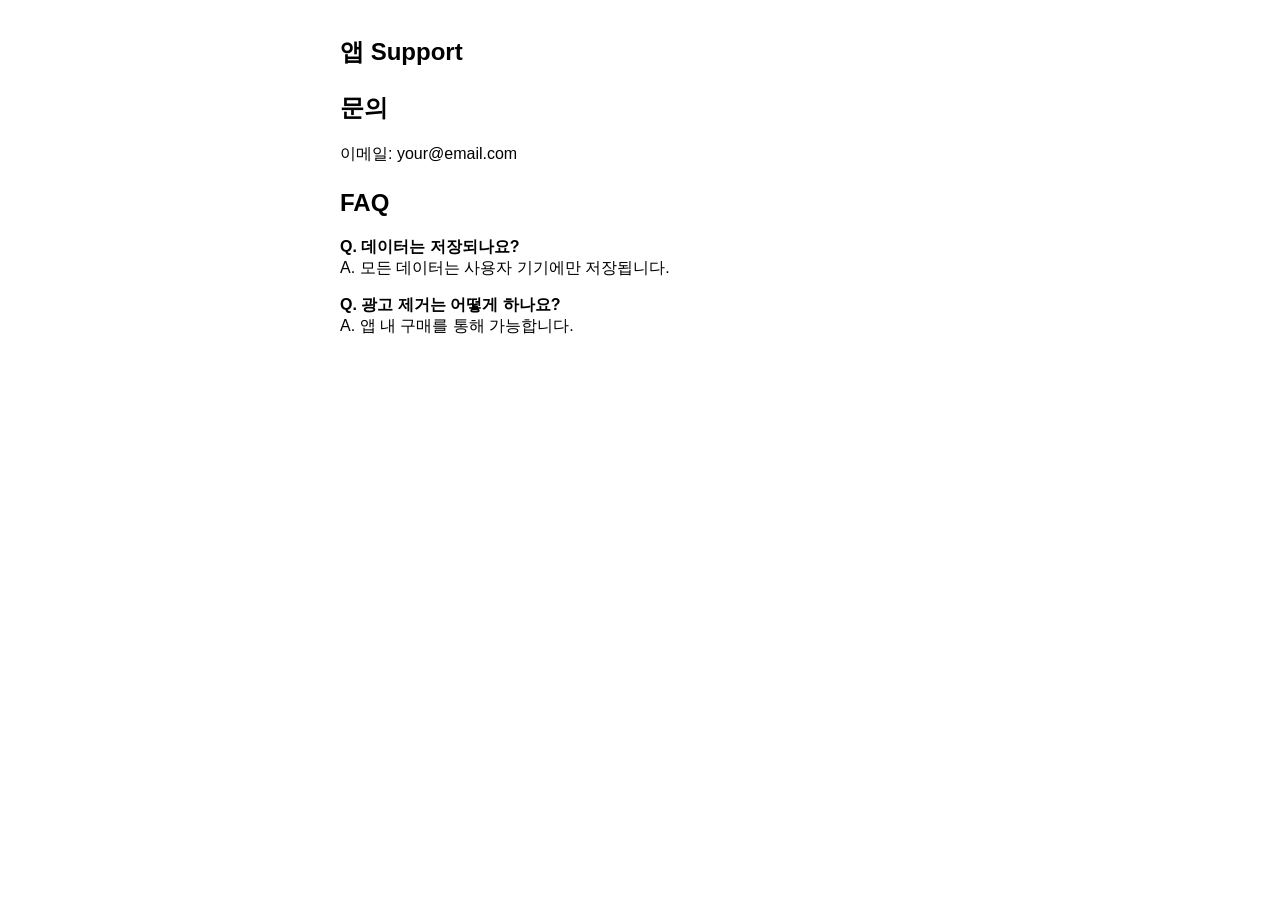
==== index.html @ fe98e23a "Add index.html for App Support" ====
<!DOCTYPE html>
<html lang="ko">
<head>
  <meta charset="UTF-8">
  <title>App Support</title>
  <meta name="viewport" content="width=device-width, initial-scale=1.0">
  <style>
    body { font-family: -apple-system, sans-serif; padding: 20px; max-width: 600px; margin: auto; }
    h1 { font-size: 24px; }
    .section { margin-top: 24px; }
  </style>
</head>
<body>

<h1>앱 Support</h1>

<div class="section">
  <h2>문의</h2>
  <p>이메일: your@email.com</p>
</div>

<div class="section">
  <h2>FAQ</h2>
  <p><b>Q. 데이터는 저장되나요?</b><br>
  A. 모든 데이터는 사용자 기기에만 저장됩니다.</p>

  <p><b>Q. 광고 제거는 어떻게 하나요?</b><br>
  A. 앱 내 구매를 통해 가능합니다.</p>
</div>

</body>
</html>
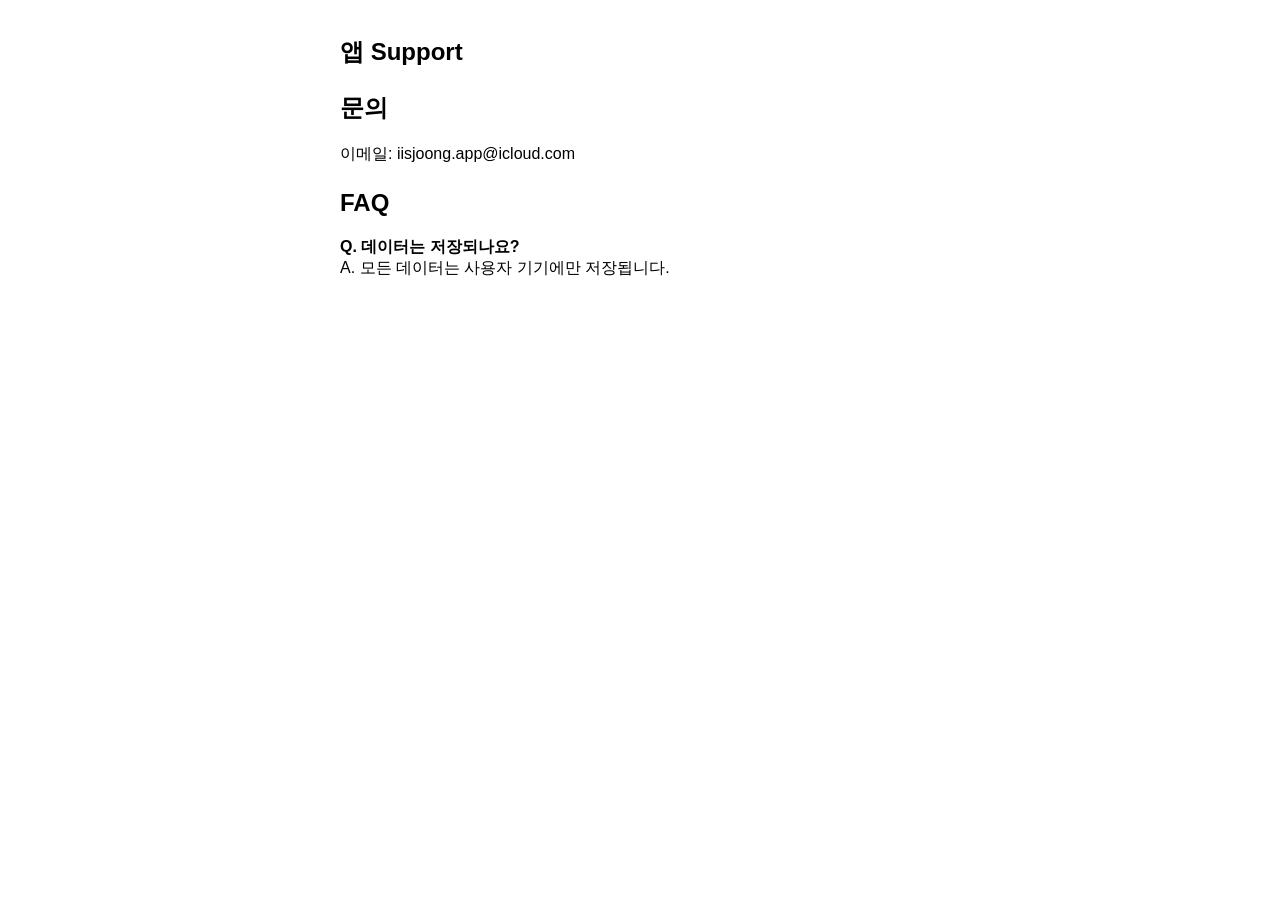
==== commit 6b41f1d3: "Update index.html" ====
--- a/index.html
+++ b/index.html
@@ -16,16 +16,13 @@
 
 <div class="section">
   <h2>문의</h2>
-  <p>이메일: your@email.com</p>
+  <p>이메일: iisjoong.app@icloud.com</p>
 </div>
 
 <div class="section">
   <h2>FAQ</h2>
   <p><b>Q. 데이터는 저장되나요?</b><br>
   A. 모든 데이터는 사용자 기기에만 저장됩니다.</p>
-
-  <p><b>Q. 광고 제거는 어떻게 하나요?</b><br>
-  A. 앱 내 구매를 통해 가능합니다.</p>
 </div>
 
 </body>
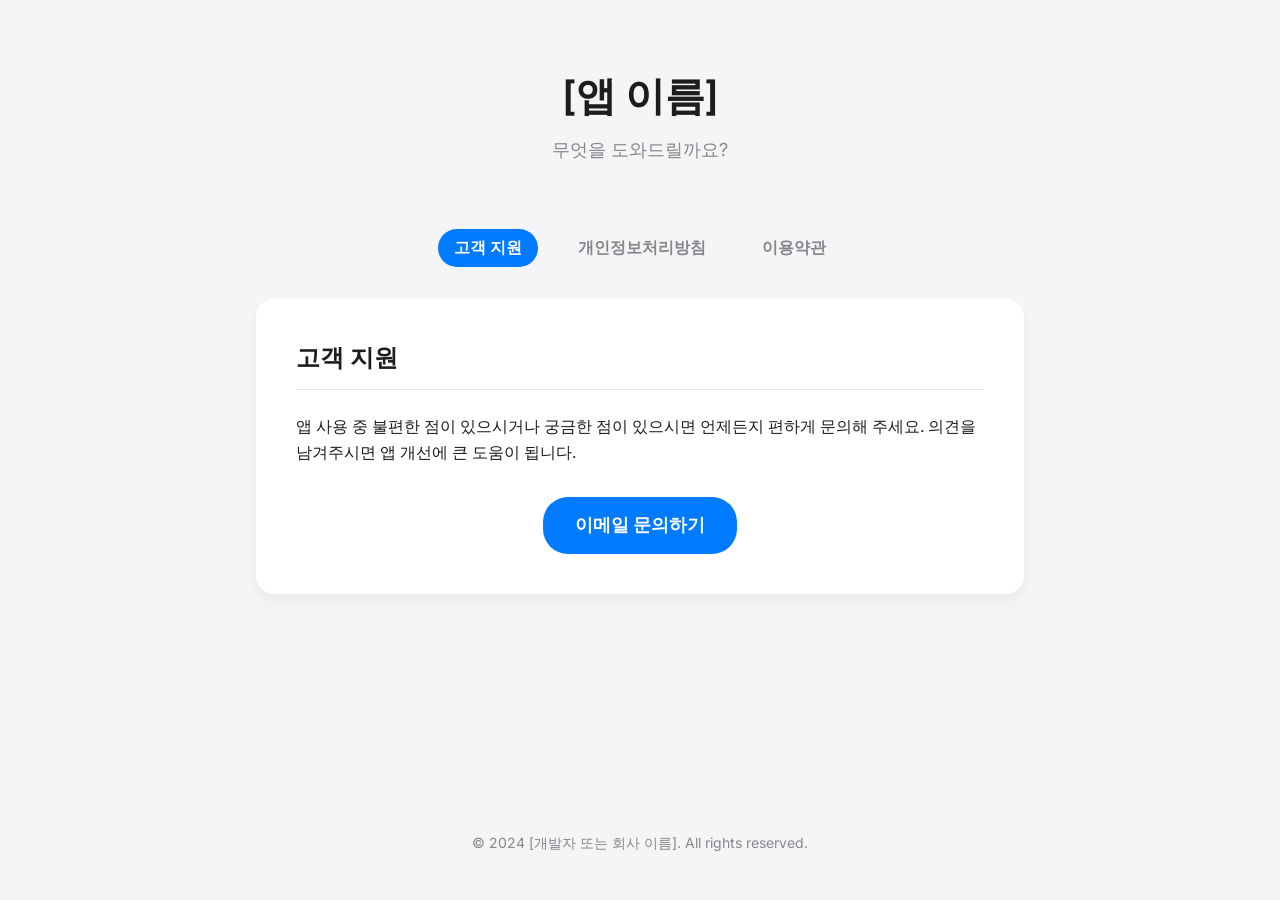
==== commit 4d05f5c1: "Initial commit: Add app support index.html" ====
--- a/index.html
+++ b/index.html
@@ -1,29 +1,237 @@
 <!DOCTYPE html>
 <html lang="ko">
 <head>
-  <meta charset="UTF-8">
-  <title>App Support</title>
-  <meta name="viewport" content="width=device-width, initial-scale=1.0">
-  <style>
-    body { font-family: -apple-system, sans-serif; padding: 20px; max-width: 600px; margin: auto; }
-    h1 { font-size: 24px; }
-    .section { margin-top: 24px; }
-  </style>
+    <meta charset="UTF-8">
+    <meta name="viewport" content="width=device-width, initial-scale=1.0">
+    <title>App Support</title>
+    <link href="https://fonts.googleapis.com/css2?family=Inter:wght@300;400;600&display=swap" rel="stylesheet">
+    <style>
+        :root {
+            /* 애플 스타일의 모던한 컬러 팔레트 */
+            --primary-color: #007aff;
+            --background-color: #f5f5f7;
+            --text-color: #1d1d1f;
+            --card-background: #ffffff;
+        }
+
+        /* 다크 모드 지원 */
+        @media (prefers-color-scheme: dark) {
+            :root {
+                --primary-color: #0a84ff;
+                --background-color: #000000;
+                --text-color: #f5f5f7;
+                --card-background: #1c1c1e;
+            }
+        }
+
+        body {
+            font-family: 'Inter', -apple-system, BlinkMacSystemFont, "Segoe UI", Roboto, Helvetica, Arial, sans-serif;
+            background-color: var(--background-color);
+            color: var(--text-color);
+            line-height: 1.6;
+            margin: 0;
+            padding: 0;
+            display: flex;
+            flex-direction: column;
+            min-height: 100vh;
+        }
+
+        header {
+            text-align: center;
+            padding: 4rem 1rem 2rem;
+        }
+
+        header h1 {
+            font-size: 2.5rem;
+            font-weight: 600;
+            margin: 0 0 0.5rem 0;
+        }
+
+        header p {
+            font-size: 1.125rem;
+            color: #86868b;
+            margin: 0;
+        }
+
+        main {
+            flex: 1;
+            max-width: 800px;
+            margin: 0 auto;
+            padding: 2rem 1rem;
+            width: 100%;
+            box-sizing: border-box;
+        }
+
+        /* 내비게이션 탭 */
+        .nav-links {
+            display: flex;
+            justify-content: center;
+            gap: 1.5rem;
+            margin-bottom: 2rem;
+            flex-wrap: wrap;
+        }
+
+        .nav-links button {
+            background: none;
+            border: none;
+            color: #86868b;
+            font-size: 1rem;
+            font-weight: 600;
+            cursor: pointer;
+            padding: 0.5rem 1rem;
+            border-radius: 20px;
+            transition: all 0.2s ease;
+            font-family: inherit;
+        }
+
+        .nav-links button:hover {
+            color: var(--text-color);
+            background-color: rgba(134, 134, 139, 0.1);
+        }
+
+        .nav-links button.active {
+            color: white;
+            background-color: var(--primary-color);
+        }
+
+        /* 콘텐츠 카드 */
+        .section-card {
+            background-color: var(--card-background);
+            border-radius: 18px;
+            padding: 2.5rem;
+            box-shadow: 0 4px 6px rgba(0, 0, 0, 0.02), 0 10px 15px rgba(0, 0, 0, 0.03);
+        }
+
+        .section-card h2 {
+            font-size: 1.5rem;
+            font-weight: 600;
+            margin-top: 0;
+            margin-bottom: 1.5rem;
+            border-bottom: 1px solid rgba(134, 134, 139, 0.2);
+            padding-bottom: 0.75rem;
+        }
+        
+        .section-card h3 {
+            font-size: 1.1rem;
+            font-weight: 600;
+            margin-top: 1.5rem;
+            margin-bottom: 0.5rem;
+        }
+
+        /* 연락처 버튼 */
+        .contact-action {
+            text-align: center;
+            margin-top: 2rem;
+        }
+
+        .contact-email {
+            display: inline-block;
+            background-color: var(--primary-color);
+            color: white;
+            text-decoration: none;
+            padding: 0.875rem 2rem;
+            border-radius: 25px;
+            font-weight: 600;
+            font-size: 1.1rem;
+            transition: transform 0.2s ease, opacity 0.2s ease;
+        }
+
+        .contact-email:hover {
+            opacity: 0.9;
+            transform: scale(1.02);
+        }
+
+        footer {
+            text-align: center;
+            padding: 3rem 1rem 2rem;
+            color: #86868b;
+            font-size: 0.875rem;
+        }
+
+        /* 탭 전환 애니메이션 */
+        .content-section {
+            display: none;
+            animation: fadeIn 0.3s ease;
+        }
+
+        .content-section.active {
+            display: block;
+        }
+
+        @keyframes fadeIn {
+            from { opacity: 0; transform: translateY(10px); }
+            to { opacity: 1; transform: translateY(0); }
+        }
+    </style>
 </head>
 <body>
-
-<h1>앱 Support</h1>
-
-<div class="section">
-  <h2>문의</h2>
-  <p>이메일: iisjoong.app@icloud.com</p>
-</div>
-
-<div class="section">
-  <h2>FAQ</h2>
-  <p><b>Q. 데이터는 저장되나요?</b><br>
-  A. 모든 데이터는 사용자 기기에만 저장됩니다.</p>
-</div>
-
+    <header>
+        <h1 id="app-name">[앱 이름]</h1>
+        <p>무엇을 도와드릴까요?</p>
+    </header>
+
+    <main>
+        <div class="nav-links">
+            <button onclick="showSection('support', this)" class="active">고객 지원</button>
+            <button onclick="showSection('privacy', this)">개인정보처리방침</button>
+            <button onclick="showSection('terms', this)">이용약관</button>
+        </div>
+
+        <div class="section-card">
+            <!-- 고객 지원 탭 -->
+            <section id="support" class="content-section active">
+                <h2>고객 지원</h2>
+                <p>앱 사용 중 불편한 점이 있으시거나 궁금한 점이 있으시면 언제든지 편하게 문의해 주세요. 의견을 남겨주시면 앱 개선에 큰 도움이 됩니다.</p>
+                <div class="contact-action">
+                    <a href="mailto:support@yourdomain.com" class="contact-email">이메일 문의하기</a>
+                </div>
+            </section>
+
+            <!-- 개인정보처리방침 탭 -->
+            <section id="privacy" class="content-section">
+                <h2>개인정보처리방침 (Privacy Policy)</h2>
+                <p>본 앱은 사용자의 개인정보를 매우 중요하게 생각하며, 다음과 같이 처리하고 있습니다.</p>
+                
+                <h3>1. 수집하는 개인정보</h3>
+                <p>본 앱은 원칙적으로 사용자를 식별할 수 있는 민감한 개인정보를 수집하지 않습니다. 앱 사용 기록이나 기기 정보 등 서비스 유지에 꼭 필요한 최소한의 데이터만 로컬(기기 내부)에 저장될 수 있습니다.</p>
+                
+                <h3>2. 데이터의 보관 및 파기</h3>
+                <p>앱 삭제 시 기기 내부에 저장된 모든 데이터는 즉시 파기됩니다. 별도의 외부 서버로 전송되거나 공유되지 않습니다.</p>
+            </section>
+
+            <!-- 이용약관 탭 -->
+            <section id="terms" class="content-section">
+                <h2>이용약관 (Terms of Use)</h2>
+                <p>본 이용약관은 향후 앱 기능 추가에 따라 변경될 수 있으며, 주요 변경 사항이 있을 경우 앱 내 공지를 통해 안내해 드립니다.</p>
+                
+                <h3>1. 서비스 이용</h3>
+                <p>사용자는 본 약관 및 관련 법령을 준수하여 앱 서비스를 정상적으로 이용할 권리가 있습니다.</p>
+                
+                <h3>2. 면책 조항</h3>
+                <p>앱을 통해 제공되는 정보나 서비스의 이용으로 인해 발생하는 결과에 대한 모든 책임은 기본적으로 사용자 본인에게 있습니다.</p>
+            </section>
+        </div>
+    </main>
+
+    <footer>
+        <p>&copy; 2024 [개발자 또는 회사 이름]. All rights reserved.</p>
+    </footer>
+
+    <script>
+        function showSection(sectionId, clickedBtn) {
+            // 모든 섹션 숨기기
+            document.querySelectorAll('.content-section').forEach(section => {
+                section.classList.remove('active');
+            });
+            // 선택한 섹션만 보이기
+            document.getElementById(sectionId).classList.add('active');
+
+            // 탭 버튼 활성화 상태 업데이트
+            document.querySelectorAll('.nav-links button').forEach(btn => {
+                btn.classList.remove('active');
+            });
+            clickedBtn.classList.add('active');
+        }
+    </script>
 </body>
 </html>
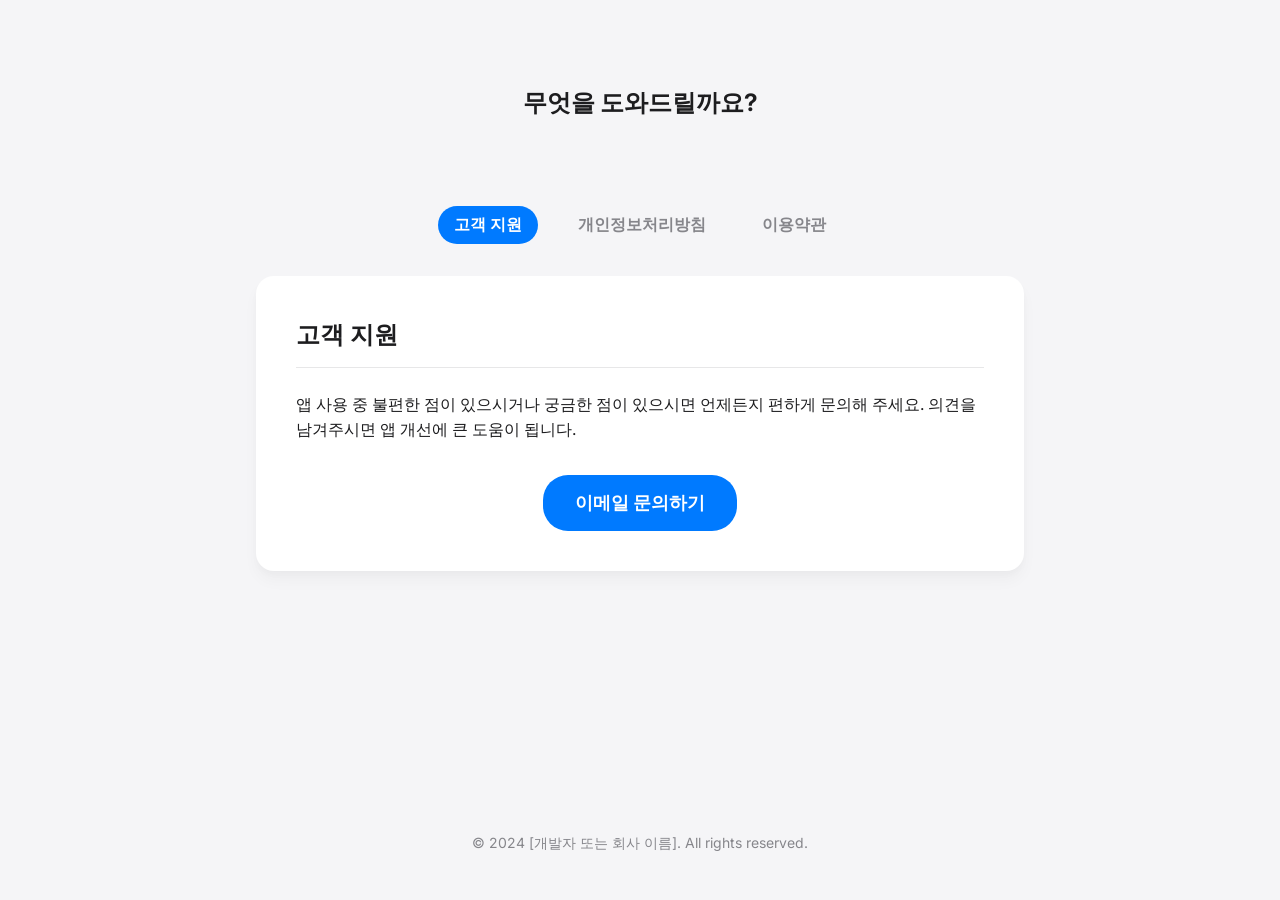
==== commit 89ffc736: "Update app info" ====
--- a/index.html
+++ b/index.html
@@ -166,8 +166,7 @@
 </head>
 <body>
     <header>
-        <h1 id="app-name">[앱 이름]</h1>
-        <p>무엇을 도와드릴까요?</p>
+        <h2>무엇을 도와드릴까요?</h2>
     </header>
 
     <main>
@@ -183,7 +182,7 @@
                 <h2>고객 지원</h2>
                 <p>앱 사용 중 불편한 점이 있으시거나 궁금한 점이 있으시면 언제든지 편하게 문의해 주세요. 의견을 남겨주시면 앱 개선에 큰 도움이 됩니다.</p>
                 <div class="contact-action">
-                    <a href="mailto:support@yourdomain.com" class="contact-email">이메일 문의하기</a>
+                    <a href="mailto:iisjoong.app@icloud.com" class="contact-email">이메일 문의하기</a>
                 </div>
             </section>
 
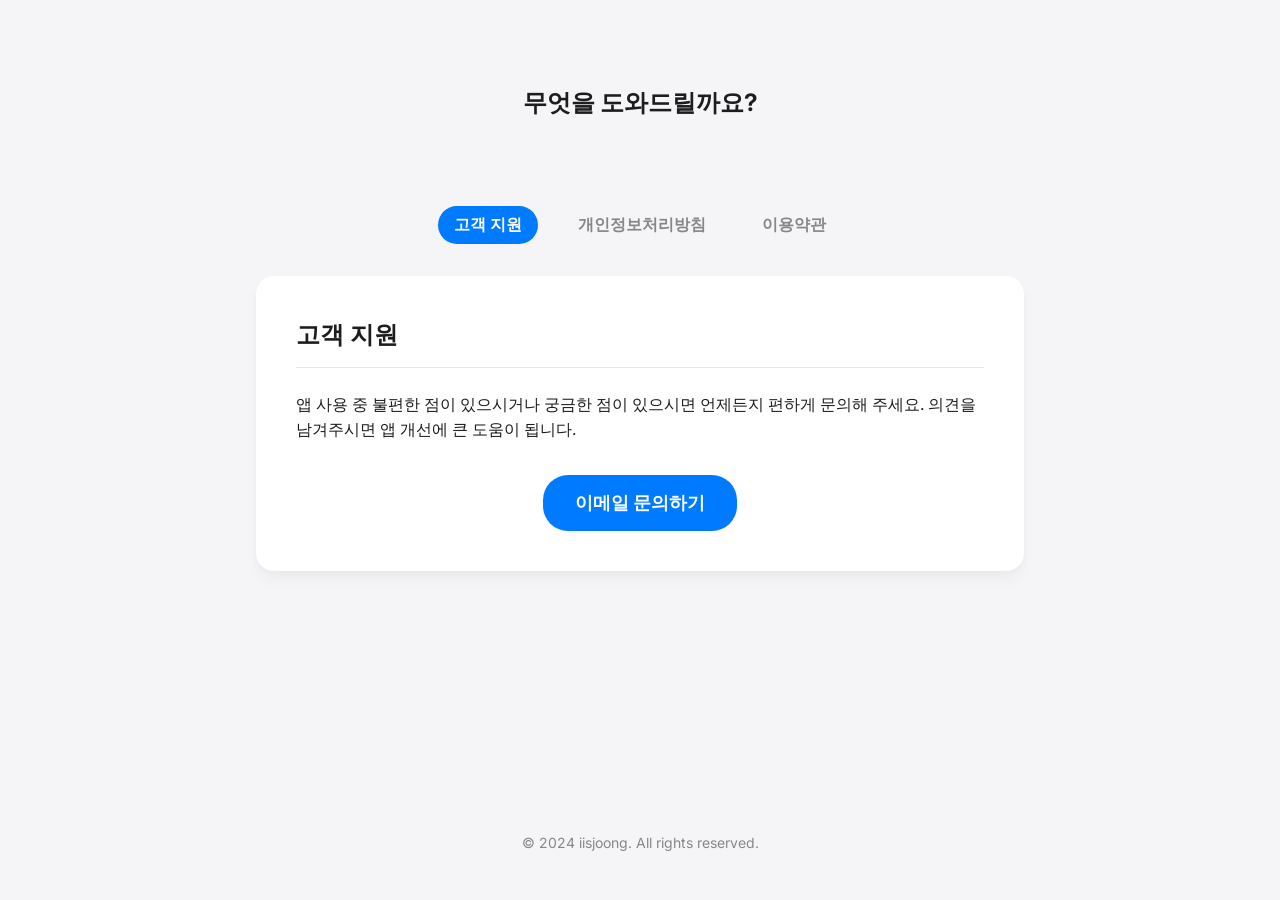
==== commit ef8f43d1: "Update index.html" ====
--- a/index.html
+++ b/index.html
@@ -213,7 +213,7 @@
     </main>
 
     <footer>
-        <p>&copy; 2024 [개발자 또는 회사 이름]. All rights reserved.</p>
+        <p>&copy; 2024 iisjoong. All rights reserved.</p>
     </footer>
 
     <script>
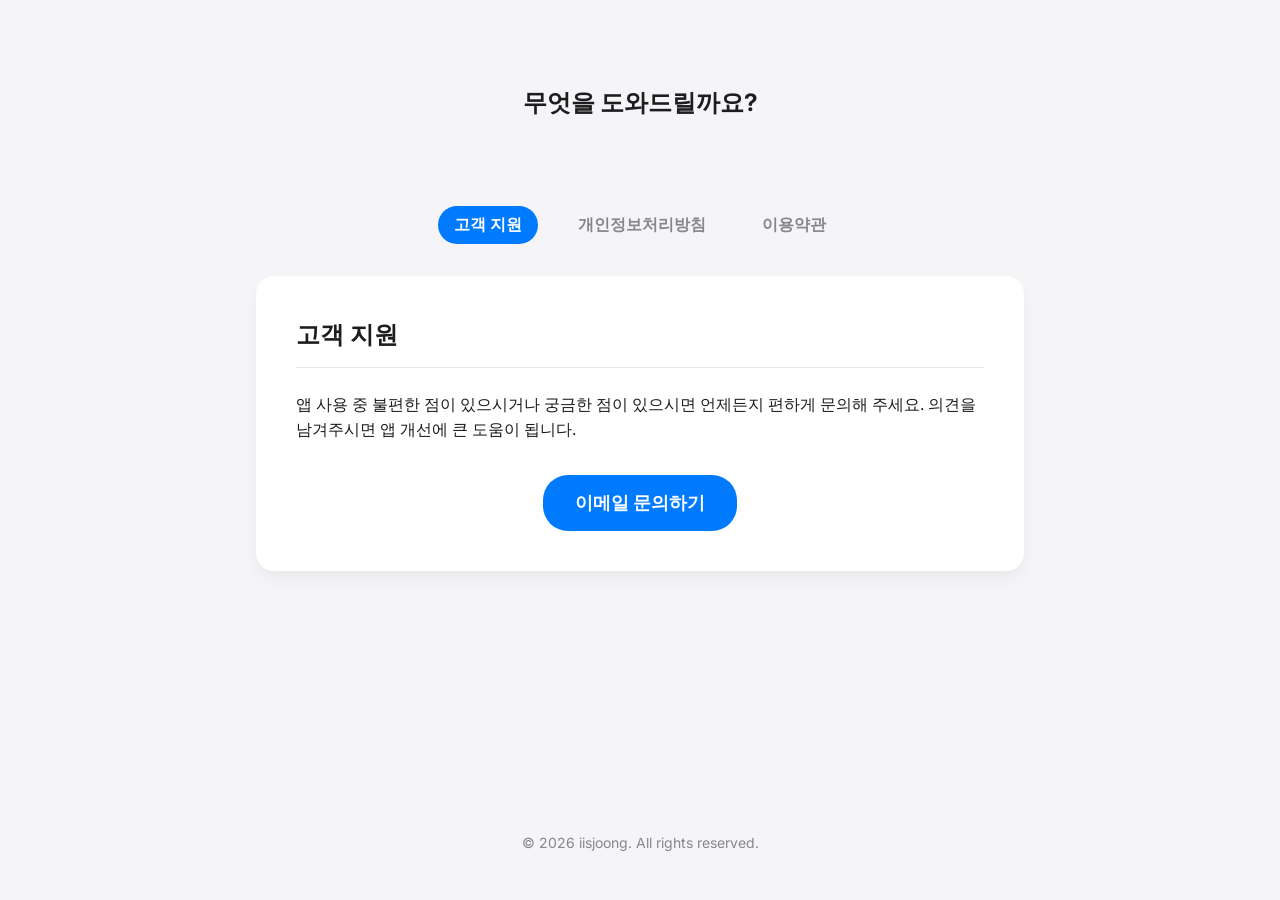
==== commit ecbc7ff9: "Update index.html" ====
--- a/index.html
+++ b/index.html
@@ -213,7 +213,7 @@
     </main>
 
     <footer>
-        <p>&copy; 2024 iisjoong. All rights reserved.</p>
+        <p>&copy; 2026 iisjoong. All rights reserved.</p>
     </footer>
 
     <script>
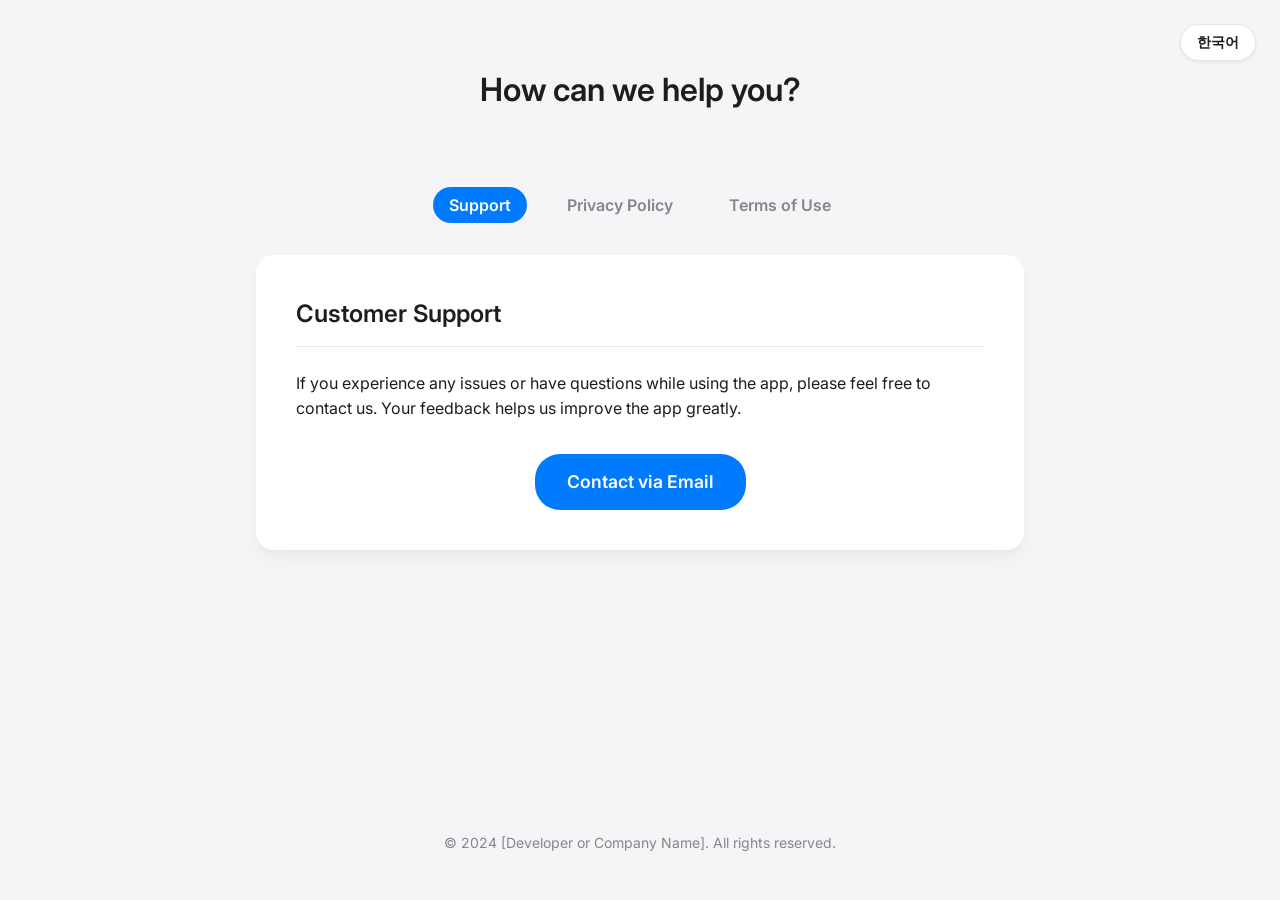
==== commit f9408441: "Add Korean-English bilingual support and explicit language toggle" ====
--- a/index.html
+++ b/index.html
@@ -39,18 +39,37 @@
         header {
             text-align: center;
             padding: 4rem 1rem 2rem;
-        }
-
-        header h1 {
-            font-size: 2.5rem;
+            position: relative;
+        }
+
+        header h2 {
+            font-size: 2rem;
             font-weight: 600;
             margin: 0 0 0.5rem 0;
         }
 
-        header p {
-            font-size: 1.125rem;
-            color: #86868b;
-            margin: 0;
+        /* 언어 선택 토글 버튼 */
+        .lang-toggle {
+            position: absolute;
+            top: 1.5rem;
+            right: 1.5rem;
+            background-color: var(--card-background);
+            border: 1px solid rgba(134, 134, 139, 0.2);
+            padding: 0.5rem 1rem;
+            border-radius: 20px;
+            cursor: pointer;
+            font-size: 0.875rem;
+            font-weight: 600;
+            color: var(--text-color);
+            transition: all 0.2s ease;
+            box-shadow: 0 2px 4px rgba(0,0,0,0.05);
+            font-family: inherit;
+        }
+
+        .lang-toggle:hover {
+            transform: translateY(-1px);
+            box-shadow: 0 4px 8px rgba(0,0,0,0.1);
+            background-color: rgba(134, 134, 139, 0.05);
         }
 
         main {
@@ -162,61 +181,119 @@
             from { opacity: 0; transform: translateY(10px); }
             to { opacity: 1; transform: translateY(0); }
         }
+
+        /* 언어별 표시 제어 CSS */
+        body[data-lang="en"] .lang-ko { display: none !important; }
+        body[data-lang="ko"] .lang-en { display: none !important; }
+
+        /* 블록 요소 유지 */
+        .content-section p.lang-en, .content-section h2.lang-en, .content-section h3.lang-en,
+        .content-section p.lang-ko, .content-section h2.lang-ko, .content-section h3.lang-ko {
+            display: block;
+        }
+        
+        /* 인라인 요소 유지 */
+        span.lang-en, span.lang-ko {
+            display: inline;
+        }
     </style>
 </head>
-<body>
+<body data-lang="ko">
     <header>
-        <h2>무엇을 도와드릴까요?</h2>
+        <button class="lang-toggle" onclick="toggleLanguage()">English</button>
+        <h2>
+            <span class="lang-ko">무엇을 도와드릴까요?</span>
+            <span class="lang-en">How can we help you?</span>
+        </h2>
     </header>
 
     <main>
         <div class="nav-links">
-            <button onclick="showSection('support', this)" class="active">고객 지원</button>
-            <button onclick="showSection('privacy', this)">개인정보처리방침</button>
-            <button onclick="showSection('terms', this)">이용약관</button>
+            <button onclick="showSection('support', this)" class="active">
+                <span class="lang-ko">고객 지원</span>
+                <span class="lang-en">Support</span>
+            </button>
+            <button onclick="showSection('privacy', this)">
+                <span class="lang-ko">개인정보처리방침</span>
+                <span class="lang-en">Privacy Policy</span>
+            </button>
+            <button onclick="showSection('terms', this)">
+                <span class="lang-ko">이용약관</span>
+                <span class="lang-en">Terms of Use</span>
+            </button>
         </div>
 
         <div class="section-card">
             <!-- 고객 지원 탭 -->
             <section id="support" class="content-section active">
-                <h2>고객 지원</h2>
-                <p>앱 사용 중 불편한 점이 있으시거나 궁금한 점이 있으시면 언제든지 편하게 문의해 주세요. 의견을 남겨주시면 앱 개선에 큰 도움이 됩니다.</p>
+                <h2 class="lang-ko">고객 지원</h2>
+                <h2 class="lang-en">Customer Support</h2>
+                
+                <p class="lang-ko">앱 사용 중 불편한 점이 있으시거나 궁금한 점이 있으시면 언제든지 편하게 문의해 주세요. 의견을 남겨주시면 앱 개선에 큰 도움이 됩니다.</p>
+                <p class="lang-en">If you experience any issues or have questions while using the app, please feel free to contact us. Your feedback helps us improve the app greatly.</p>
+                
                 <div class="contact-action">
-                    <a href="mailto:iisjoong.app@icloud.com" class="contact-email">이메일 문의하기</a>
+                    <a href="mailto:iisjoong.app@icloud.com" class="contact-email">
+                        <span class="lang-ko">이메일 문의하기</span>
+                        <span class="lang-en">Contact via Email</span>
+                    </a>
                 </div>
             </section>
 
             <!-- 개인정보처리방침 탭 -->
             <section id="privacy" class="content-section">
-                <h2>개인정보처리방침 (Privacy Policy)</h2>
-                <p>본 앱은 사용자의 개인정보를 매우 중요하게 생각하며, 다음과 같이 처리하고 있습니다.</p>
-                
-                <h3>1. 수집하는 개인정보</h3>
-                <p>본 앱은 원칙적으로 사용자를 식별할 수 있는 민감한 개인정보를 수집하지 않습니다. 앱 사용 기록이나 기기 정보 등 서비스 유지에 꼭 필요한 최소한의 데이터만 로컬(기기 내부)에 저장될 수 있습니다.</p>
-                
-                <h3>2. 데이터의 보관 및 파기</h3>
-                <p>앱 삭제 시 기기 내부에 저장된 모든 데이터는 즉시 파기됩니다. 별도의 외부 서버로 전송되거나 공유되지 않습니다.</p>
+                <h2 class="lang-ko">개인정보처리방침 (Privacy Policy)</h2>
+                <h2 class="lang-en">Privacy Policy</h2>
+                
+                <p class="lang-ko">본 앱은 사용자의 개인정보를 매우 중요하게 생각하며, 다음과 같이 처리하고 있습니다.</p>
+                <p class="lang-en">We take your privacy very seriously and handle it as follows.</p>
+                
+                <h3 class="lang-ko">1. 수집하는 개인정보</h3>
+                <h3 class="lang-en">1. Personal Information Collected</h3>
+                <p class="lang-ko">본 앱은 원칙적으로 사용자를 식별할 수 있는 민감한 개인정보를 수집하지 않습니다. 앱 사용 기록이나 기기 정보 등 서비스 유지에 꼭 필요한 최소한의 데이터만 로컬(기기 내부)에 저장될 수 있습니다.</p>
+                <p class="lang-en">As a rule, this app does not collect sensitive personal information that can identify you. Only minimal data necessary to maintain the service, such as app usage history or device information, may be stored locally on your device.</p>
+                
+                <h3 class="lang-ko">2. 데이터의 보관 및 파기</h3>
+                <h3 class="lang-en">2. Data Storage and Destruction</h3>
+                <p class="lang-ko">앱 삭제 시 기기 내부에 저장된 모든 데이터는 즉시 파기됩니다. 별도의 외부 서버로 전송되거나 공유되지 않습니다.</p>
+                <p class="lang-en">All data stored on the device is immediately destroyed when the app is deleted. It is not transmitted to or shared with any external servers.</p>
             </section>
 
             <!-- 이용약관 탭 -->
             <section id="terms" class="content-section">
-                <h2>이용약관 (Terms of Use)</h2>
-                <p>본 이용약관은 향후 앱 기능 추가에 따라 변경될 수 있으며, 주요 변경 사항이 있을 경우 앱 내 공지를 통해 안내해 드립니다.</p>
-                
-                <h3>1. 서비스 이용</h3>
-                <p>사용자는 본 약관 및 관련 법령을 준수하여 앱 서비스를 정상적으로 이용할 권리가 있습니다.</p>
-                
-                <h3>2. 면책 조항</h3>
-                <p>앱을 통해 제공되는 정보나 서비스의 이용으로 인해 발생하는 결과에 대한 모든 책임은 기본적으로 사용자 본인에게 있습니다.</p>
+                <h2 class="lang-ko">이용약관 (Terms of Use)</h2>
+                <h2 class="lang-en">Terms of Use</h2>
+                
+                <p class="lang-ko">본 이용약관은 향후 앱 기능 추가에 따라 변경될 수 있으며, 주요 변경 사항이 있을 경우 앱 내 공지를 통해 안내해 드립니다.</p>
+                <p class="lang-en">These terms of use may change subject to future app feature additions. In case of major changes, we will notify you through an in-app announcement.</p>
+                
+                <h3 class="lang-ko">1. 서비스 이용</h3>
+                <h3 class="lang-en">1. Use of Service</h3>
+                <p class="lang-ko">사용자는 본 약관 및 관련 법령을 준수하여 앱 서비스를 정상적으로 이용할 권리가 있습니다.</p>
+                <p class="lang-en">Users have the right to normally use the app services in compliance with these terms and related laws.</p>
+                
+                <h3 class="lang-ko">2. 면책 조항</h3>
+                <h3 class="lang-en">2. Disclaimer</h3>
+                <p class="lang-ko">앱을 통해 제공되는 정보나 서비스의 이용으로 인해 발생하는 결과에 대한 모든 책임은 기본적으로 사용자 본인에게 있습니다.</p>
+                <p class="lang-en">Users are fundamentally responsible for all consequences arising from the use of information or services provided through the app.</p>
             </section>
         </div>
     </main>
 
     <footer>
-        <p>&copy; 2026 iisjoong. All rights reserved.</p>
+        <p class="lang-ko">&copy; 2024 [개발자 또는 회사 이름]. All rights reserved.</p>
+        <p class="lang-en">&copy; 2024 [Developer or Company Name]. All rights reserved.</p>
     </footer>
 
     <script>
+        // 초기 로딩 시 브라우저 언어 감지하여 영어권 사용자면 영어로 셋팅
+        document.addEventListener('DOMContentLoaded', () => {
+            const userLang = navigator.language || navigator.userLanguage;
+            if (userLang.startsWith('en')) {
+                setLanguage('en');
+            }
+        });
+
         function showSection(sectionId, clickedBtn) {
             // 모든 섹션 숨기기
             document.querySelectorAll('.content-section').forEach(section => {
@@ -231,6 +308,28 @@
             });
             clickedBtn.classList.add('active');
         }
+
+        // 언어 토글 함수
+        function toggleLanguage() {
+            const currentLang = document.body.getAttribute('data-lang');
+            if (currentLang === 'ko') {
+                setLanguage('en');
+            } else {
+                setLanguage('ko');
+            }
+        }
+
+        // 언어 설정 적용
+        function setLanguage(lang) {
+            document.body.setAttribute('data-lang', lang);
+            document.documentElement.lang = lang;
+            const toggleBtn = document.querySelector('.lang-toggle');
+            if (lang === 'ko') {
+                toggleBtn.textContent = 'English';
+            } else {
+                toggleBtn.textContent = '한국어';
+            }
+        }
     </script>
 </body>
 </html>
